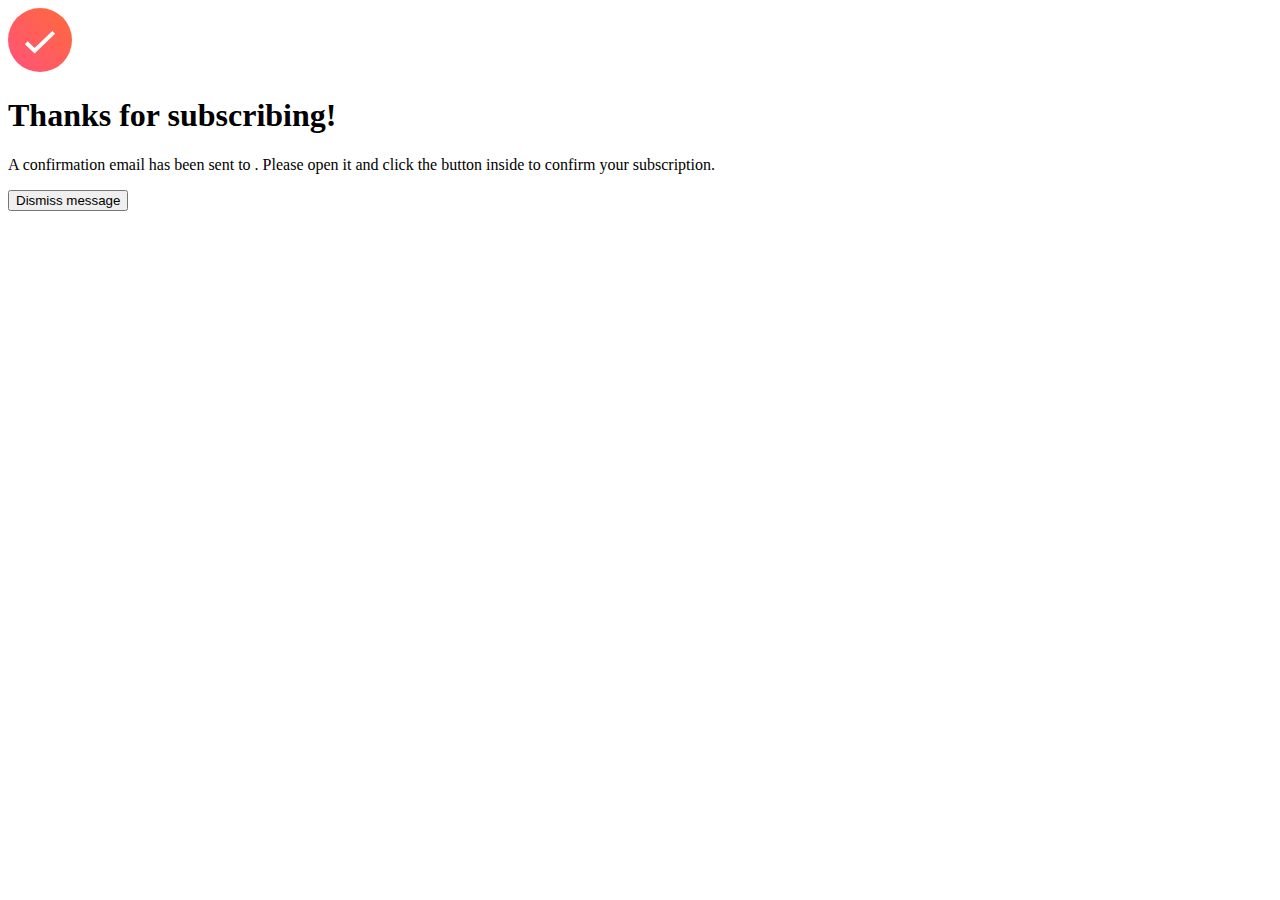
==== pages/success-message.html @ 5cf45945 "Add plain HTML content to the success message" ====
<!DOCTYPE html>
<html lang="en">
<head>
    <meta charset="UTF-8">
    <meta name="viewport" content="width=device-width, initial-scale=1.0">
    <title>Document</title>
</head>

<body>
    <main>
        <div class="container">
            <img src="/assets/images/icon-success.svg" alt="Success icon">
            <h1 class="main-heading">Thanks for subscribing!</h1>
            <p class="message">
                <span>A confirmation email has been sent to</span>
                <span><b id="user-email"></b>. Please open it and click</span>
                <span>the button inside to confirm your subscription.</span>
            </p>
            <button onclick="dismissMessage()" class="dismiss-message-button">Dismiss message</button>
        </div>
    </main>

</body>
</html>
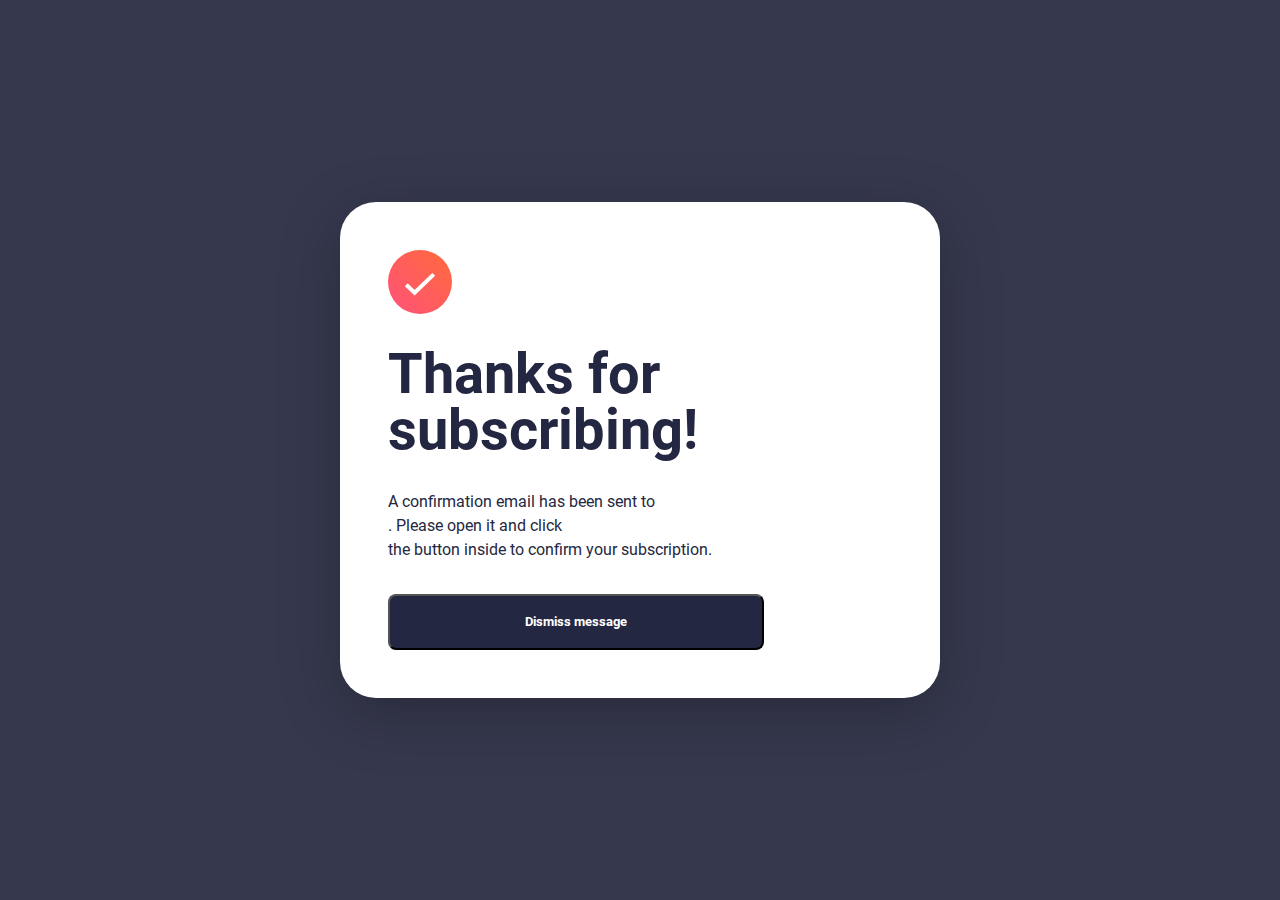
==== commit b631de96: "Connect CSS style with the content" ====
--- a/pages/success-message.html
+++ b/pages/success-message.html
@@ -4,6 +4,7 @@
     <meta charset="UTF-8">
     <meta name="viewport" content="width=device-width, initial-scale=1.0">
     <title>Document</title>
+    <link rel="stylesheet" href="/css/success-message.css">
 </head>
 
 <body>
@@ -20,5 +21,16 @@
         </div>
     </main>
 
+    <script>
+        // Retrieve the email from localStorage and display it
+        const userEmail = localStorage.getItem("email");
+        document.getElementById("user-email").textContent = userEmail;
+
+        function dismissMessage() {
+            // Optionally clear the email from localStorage if you don't need it anymore
+            localStorage.removeItem("email");
+            window.location.href = "/"; // Redirect to home or another page
+        }
+    </script>
 </body>
 </html>--- a/css/success-message.css
+++ b/css/success-message.css
@@ -0,0 +1,113 @@
+@import url(./colors.css);
+@import url(./fonts.css);
+
+* {
+    margin: 0;
+    padding: 0;
+}
+
+html, body {
+    height: 100%;
+    display: flex;
+    flex-direction: column;
+    justify-content: center;
+
+    /* top | left and right | bottom */
+    padding: 0 1rem 0;
+}
+
+.main-heading, .message {
+    color: var(--dark-slate-grey);
+}
+
+.main-heading, .dismiss-message-button {
+    font-family: 'RobotoBold', sans-serif;
+}
+
+.message {
+    font-family: 'RobotoRegular', sans-serif;
+}
+
+.message, .dismiss-message-button {
+    line-height: var(--body-large);
+}
+
+
+img {
+    padding-bottom: 2rem;
+}
+
+.main-heading {
+    font-size: 2.5rem;
+    line-height: var(--display-large);
+    padding-bottom: 2rem;
+}
+
+.message {
+    padding-bottom: 15rem;
+}
+
+.dismiss-message-button {
+    width: 20.4rem;
+    height: 3.5rem;
+    background-color: var(--dark-slate-grey);
+    border-radius: 0.5rem;
+    text-align: center;
+    color: var(--white);
+}
+
+@media screen and (min-width:992px) {
+    html, body {
+        align-items: center;
+        background-color: var(--charcoal-grey);
+    }
+    
+    .container {
+        display: flex;
+        flex-direction: column;
+        gap: 2rem;
+        width: 31.5rem;
+        background-color: var(--white);
+
+        /* horizontal offset | vertical offset | blur radius | color */
+        box-shadow: 0px 0.938rem 3.75rem rgba(0, 0, 0, 0.25);
+        
+        border: 1px;
+        border-radius: 2.25rem;
+        padding: 3rem;
+    }
+    
+        img {
+            width: 4rem;
+            height: 4rem;
+            padding: 0;
+        }
+    
+        .main-heading {
+            font-size: 3.5rem;
+            padding: 0;
+        }
+    
+        .message {
+            padding: 0;
+        }
+    
+        .dismiss-message-button {
+            width: 23.5rem;
+        }
+        
+        /* Create line breaks */
+        p span {
+            display: block;
+        }
+
+        .dismiss-message-button:hover {
+            cursor: pointer;
+
+            /* direction of gradient | first color stop in gradient | second color stop in gradient */
+            background: linear-gradient(204.47deg, hsl(4, 100%, 67%) 0%, #FF527B 100%);
+
+            /* horizontal offset | vertical offset | blur radius | color */
+            box-shadow: 0px 1rem 2rem rgba(255, 97, 85, 0.5);   
+        }
+}
